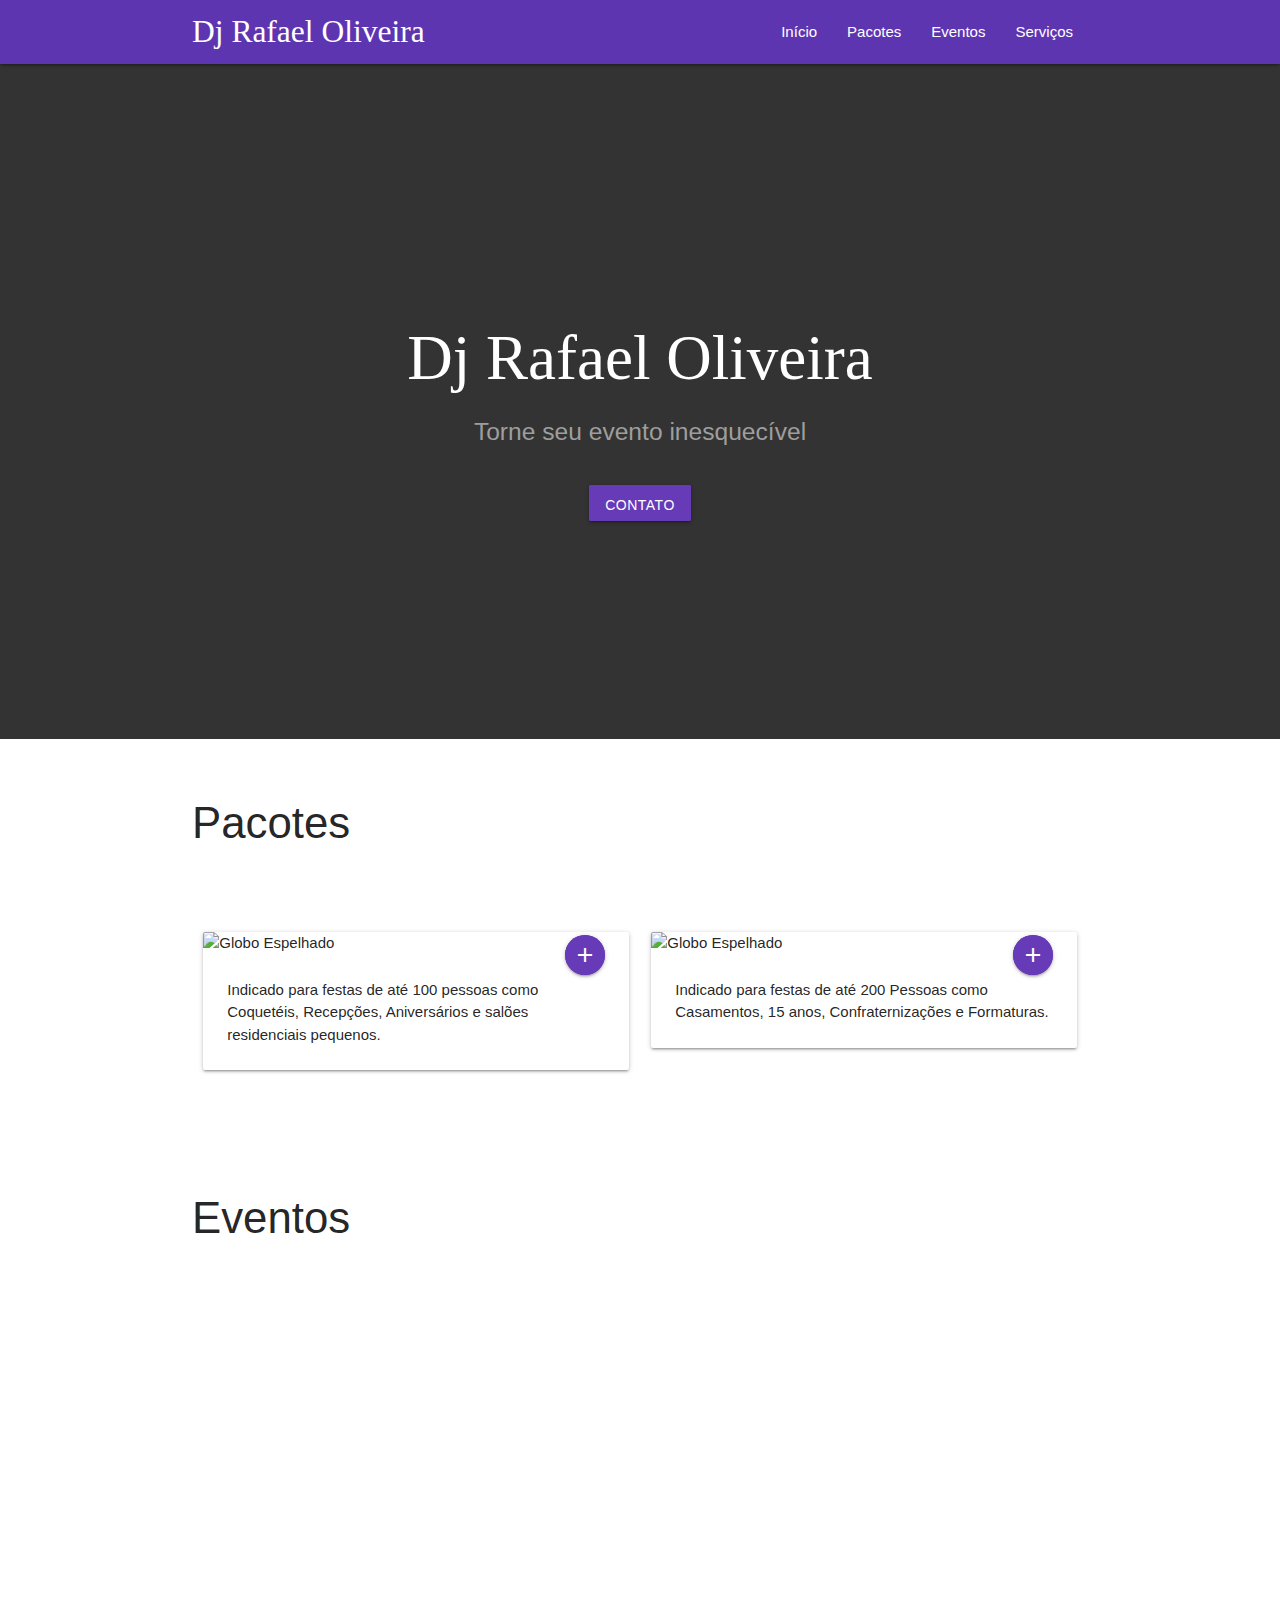
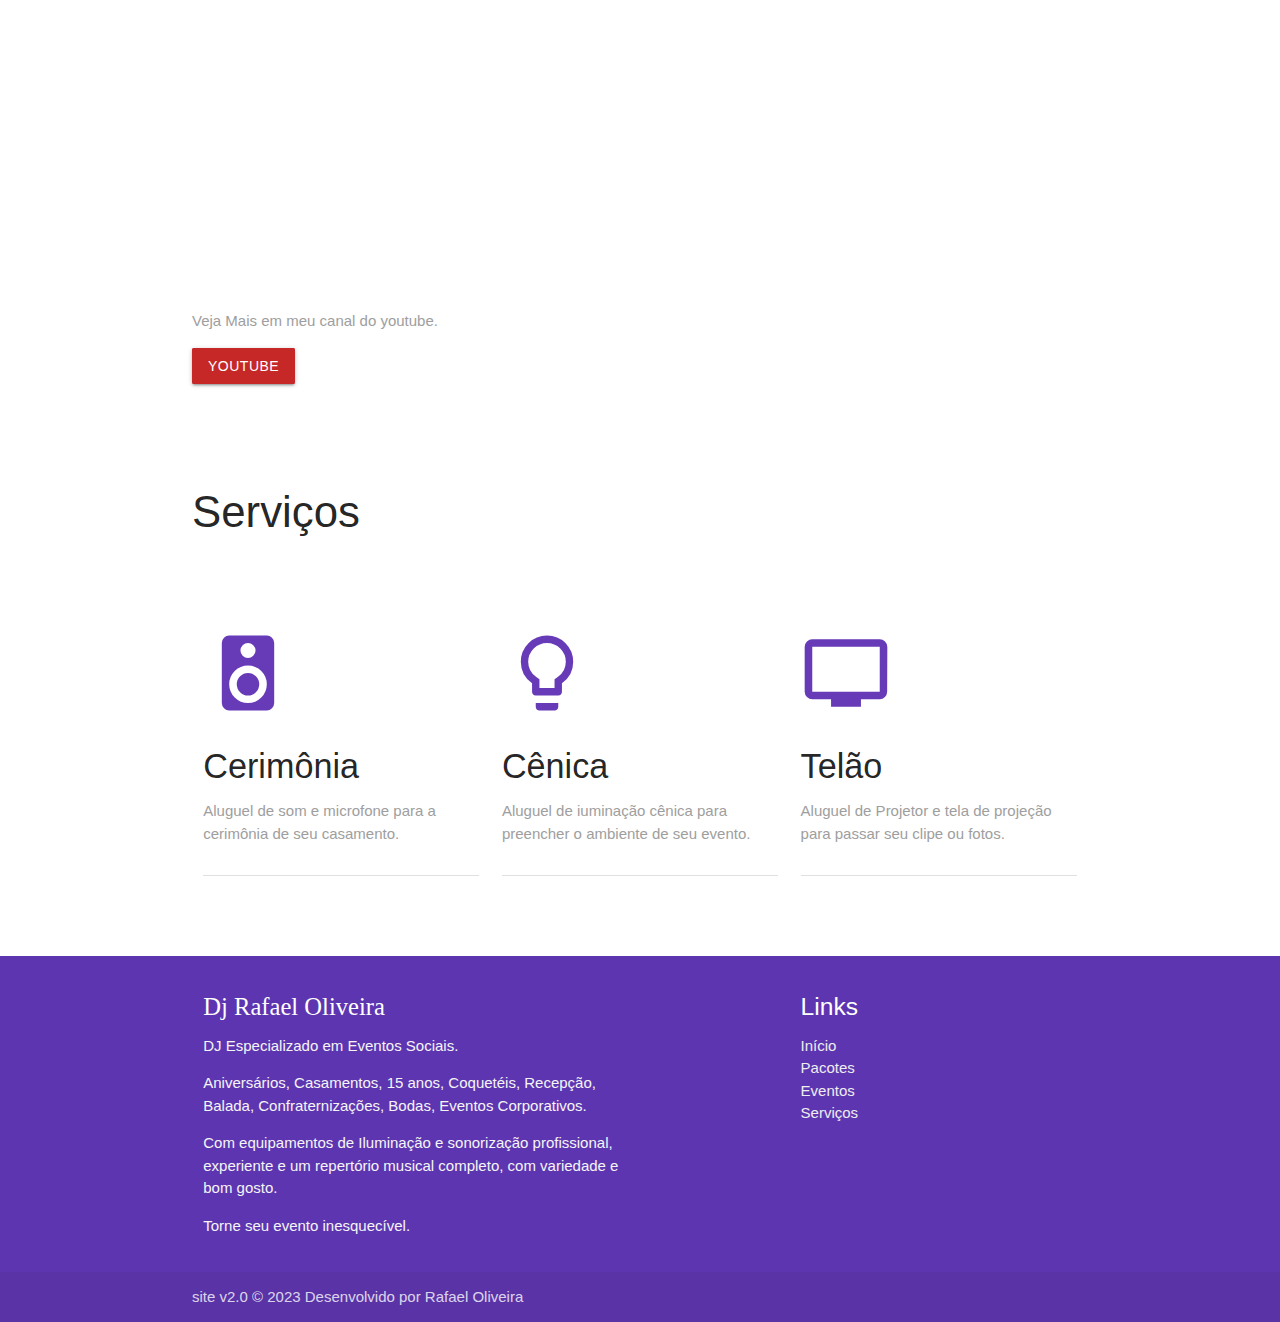
==== djrafaeloliveira.com.br/index.html @ 16b3094f "Site Feito em Materialize Css" ====
<!DOCTYPE html>
<html lang="pt-BR">
<head>
    
    <meta charset="UTF-8">
    <meta http-equiv="X-UA-Compatible" content="IE=edge">
    <meta name="viewport" content="width=device-width, initial-scale=1.0">

    <title>Dj Rafael Oliveira</title>

    <!-- CSS  -->
    <!--Material  Icons-->
    <link href="https://fonts.googleapis.com/icon?family=Material+Icons" rel="stylesheet">
    <!--Materialize CSS-->
    <link href="css/materialize.css" type="text/css" rel="stylesheet"/>
    <!--CSS Complementar-->
    <link href="css/style.css" type="text/css" rel="stylesheet"/>
   

</head>

<body>
    <!--Início - Barra de Navegação-->
    <nav class="deep-purple darken-1">
        <div class="container">
            <a href="index.html" class="brand-logo font-dj">Dj Rafael Oliveira</a>
          <!--Inicio - Icone Menu Mobile-->
            <a href="#" data-target="mobile-demo" class="sidenav-trigger">
                <i class="fas fa-bars"></i>
            </a>
          <!--Fim - Icone Menu Mobile-->
            <ul class="right hide-on-med-and-down">
                <li><a href="#inicio">Início</a></li>
                <li><a href="#pacotes">Pacotes</a></li>
                <li><a href="#eventos">Eventos</a></li>
                <li><a href="#servicos">Serviços</a></li>
            </ul>
          <!--Inicio - Menu Lateral Mobile-->
            <ul id="mobile-demo" class="sidenav">
              <!--foto, nome, e-mail-->
                <li>
                    <div class="user-view">
                        <a href="#"><img class="circle" src="/img/foto/fotodj.jpg" alt=""></a>
                        <span class="black-text name">Dj Rafael Oliveira</span>
                        <span class="grey-text darken-3 email">contato@djrafaeloliveira.com.br</span>
                    </div>
                </li>
                <!--Icones Redes Sociais-->
                <li>
                    <a href="https://www.facebook.com/DJRafaelOliveira.Festas.Eventos">
                        <i class="fab fab fa-facebook-square fa-2x deep-purple-text"></i>
                        Facebook
                    </a>
                </li>
                <li>
                    <a href="https://www.instagram.com/rafaeloliveira.dj">
                        <i class="fab fab fa-instagram fa-2x deep-purple-text"></i>
                        Instagram
                    </a>
                </li>
                <li>
                    <a href="https://api.whatsapp.com/send?phone=5548991183588&text=Ol%C3%A1,%20visitei%20o%20seu%20site%20e%20gostaria%20de%20solicitar%20um%20or%C3%A7amento.">
                        <i class="fab fab fa-whatsapp fa-2x deep-purple-text"></i>
                        Whatsapp
                    </a>
                </li>
                <!--Links Menu Lateral-->
                <li><div class="divider"></div></li>
                <li><a href="#inicio">Início</a></li>
                <li><a href="#pacotes">Pacotes</a></li>
                <li><a href="#eventos">Eventos</a></li>
                <li><a href="#servicos">Serviços</a></li>

            </ul>
          <!--Fim - Menu Lateral Mobile-->
        </div>
    </nav>
    <!--Fim - Barra de Navegação-->

    <!--Início - Header-->
    <header class="white-text valign-wrapper center" id="inicio">
        <div style="position: relative;" class="container">
            <h1 class=" font-dj">Dj Rafael Oliveira</h1>
            <h5 class=" grey-text">Torne seu evento inesquecível</h5>
            <a href="https://api.whatsapp.com/send?phone=5548991183588&text=Ol%C3%A1,%20visitei%20o%20seu%20site%20e%20gostaria%20de%20solicitar%20um%20or%C3%A7amento." class="deep-purple waves-effect waves-light btn mart pulse">
                <i class="fa fa-whatsapp "></i>
                Contato
            </a>
         <!--   <a href="#" class="deep-purple waves-effect waves-light btn mart">
                <i class="fa fa-usd" aria-hidden="true"></i>
                Orçamento
            </a> -->
        </div>
    </header>
    <!--Fim - Header-->

    <div class="container">

    <!--Início - Pacotes-->
        <h3 id="pacotes">Pacotes</h3>
        <section>
            <div class="row">
                <div class="col s12 m6">
                    <div class="card hoverable">
                        <div class="card-image">
                            <img src="/img/Card/discoballpurple.jpg" alt="Globo Espelhado">
                            <span class="card-title">Pacote 01</span>
                            <a href="/pacote01.html" class="btn-floating halfway-fab waves-effect waves-light deep-purple pulse">
                                <i class="material-icons">add</i>
                            </a>
                        </div>
                        <div class="card-content">
                            <p>Indicado para festas de até 100 pessoas como Coquetéis, Recepções, Aniversários e salões residenciais pequenos.</p>
                        </div>
                    </div>
                </div>
                <div class="col s12 m6">
                    <div class="card hoverable">
                        <div class="card-image">
                            <img src="/img/Card/djcontrollerpurple.jpg" alt="Globo Espelhado">
                            <span class="card-title">Pacote 02</span>
                            <a href="/pacote02.html" class="btn-floating halfway-fab waves-effect waves-light deep-purple pulse">
                                <i class="material-icons">add</i>
                            </a>
                        </div>
                        <div class="card-content">
                            <p>Indicado para festas de até 200 Pessoas como Casamentos, 15 anos, Confraternizações e Formaturas.</p>
                        </div>
                    </div>
                </div>
            </div>
        </section>
    <!--Fim - Pacotes-->

    <!--Início - Eventos-->
        <h3 id="eventos">Eventos</h3>
        <section>
            <div class="row">

                <div class="col s12 m6 align-right valign-wrapper marb">
                    <iframe width="600" height="250" src="https://www.youtube.com/embed/HOyh-w7iS2Y" frameborder="0" allowfullscreen></iframe>
                </div>

                <div class="col s12 m6 align-right valign-wrapper marb">
                    <iframe width="600" height="250" src="https://www.youtube.com/embed/K7wJRpsa6n8" frameborder="0" allowfullscreen></iframe>
                </div>

            </div>
            <div class="row">

                <div class="col s12 m6 align-right valign-wrapper marb">
                    <iframe width="600" height="250" src="https://www.youtube.com/embed/9D2nxmMB4SA" frameborder="0" allowfullscreen></iframe>
                </div>

                <div class="col s12 m6 align-right valign-wrapper marb">
                    <iframe width="600" height="250" src="https://www.youtube.com/embed/vJ8BMW_g4zc" frameborder="0" allowfullscreen></iframe>
                </div>
        
            </div>
            
            <!--Botão-->
            <div class="section">
                <p class="grey-text">Veja Mais em meu canal do youtube.</p>
                <a href="https://www.youtube.com/@DjRafaelOliveira" class="red darken-3 waves-effect waves-light btn pulse">Youtube</a>
            </div>
        </section>
    <!--Fim - Eventos-->

    <!--Início - Serviços-->
        <h3 id="servicos">Serviços</h3>
        <section>
            <div class="row">
                <div class="col s12 m4">
                    <div class="section">
                        <i class="large material-icons deep-purple-text">speaker</i>
                        <h4>Cerimônia</h4>
                        <p class="grey-text">Aluguel de som e microfone para a cerimônia de seu casamento.</p>
                    </div>
                    <div class="divider"></div>
                </div>

                <div class="col s12 m4">
                    <div class="section">
                        <i class="large material-icons deep-purple-text">lightbulb_outline</i>
                        <h4>Cênica</h4>
                        <p class="grey-text">Aluguel de iuminação cênica para preencher o ambiente de seu evento.</p>
                    </div>
                    <div class="divider"></div>
                </div>

                <div class="col s12 m4">
                    <div class="section">
                        <i class="large material-icons deep-purple-text">tv</i>
                        <h4>Telão</h4>
                        <p class="grey-text">Aluguel de Projetor e tela de projeção para passar seu clipe ou fotos.</p>
                    </div>
                    <div class="divider"></div>
                </div>
            </div>
        </section>
    <!--Fim - Serviços-->
    </div>

    <!--Início - Rodapé-->
    <footer class="page-footer deep-purple darken-1">
        <div class="container">
          <div class="row">
            <div class="col l6 s12">
              <h5 class="white-text font-dj">Dj Rafael Oliveira</h5>
              <p class="grey-text text-lighten-4">DJ Especializado em Eventos Sociais.</p>

              <p class="grey-text text-lighten-4"> Aniversários, Casamentos, 15 anos, Coquetéis, Recepção, Balada, Confraternizações, Bodas, Eventos Corporativos.</p>
                
              <p class="grey-text text-lighten-4">Com equipamentos de Iluminação e sonorização  profissional, experiente e um repertório musical completo, com variedade e bom gosto.</p>
                
              <p class="grey-text text-lighten-4">Torne seu evento inesquecível.</p>
            </div>
            <div class="col l4 offset-l2 s12">
              <h5 class="white-text">Links</h5>
              <ul>
                <li><a class="grey-text text-lighten-3 " href="index.html#inicio">Início</a></li>
                <li><a class="grey-text text-lighten-3 " href="index.html#pacotes">Pacotes</a></li>
                <li><a class="grey-text text-lighten-3 " href="index.html#eventos">Eventos</a></li>
                <li><a class="grey-text text-lighten-3 " href="index.html#servicos">Serviços</a></li>
              </ul>
            </div>
          </div>
        </div>
        <div class="footer-copyright">
          <div class="container">
        site v2.0 © 2023 Desenvolvido por Rafael Oliveira


         <!-- <a class="grey-text text-lighten-4 right" href="#!">More links</i></a> -->

          </div>
        </div>
      </footer>
    <!--Fim - Rodpé-->

  
    <!--###################################################################################################-->
        <!--  Scripts -->
        <!--Font Awesome Icon-->
        <script src="https://kit.fontawesome.com/ae14a34c20.js" crossorigin="anonymous"></script>
        <!--Jquery-->
        <script src="js/jquery-3.6.3.js"></script>
        <!--Materialize JS-->
        <script src="js/materialize.js"></script>
        <!--Menu Mobile Ativação-->
        <script src="js/init.js"></script>
    <!--###################################################################################################-->

</body>

</html>
---- djrafaeloliveira.com.br/css/style.css ----
/*Algumas configurações basicas*/
header {
    height: 45em;
    background: url(/img/Background/Dance.jpg) no-repeat center;
    background-size: cover;
    position: relative;
    margin-bottom: 4em;
}

header::before {
    content: '';
    position: absolute;
    top: 0;
    left: 0;
    background: rgba(0, 0, 0, 0.8);
    width: 100%;
    height: 100%;
    z-index: 0;
}

p { max-width: 35em; }

section { padding: 4em 0; }

h2 { margin-bottom: 1.5em; }

@media screen and (max-width: 600px) {
    header {
        height: 30em;
    }
}

@font-face {
    font-family: "MarkMyWords";
    src: url(/font/mark_my_words.ttf) format(truetype);
}

.font-dj {
    font-family: "MarkMyWords";
}

.mart {
    margin-top: 30px;
    margin-inline: 5px;
}

.marb {
    margin-block: 5px;
}
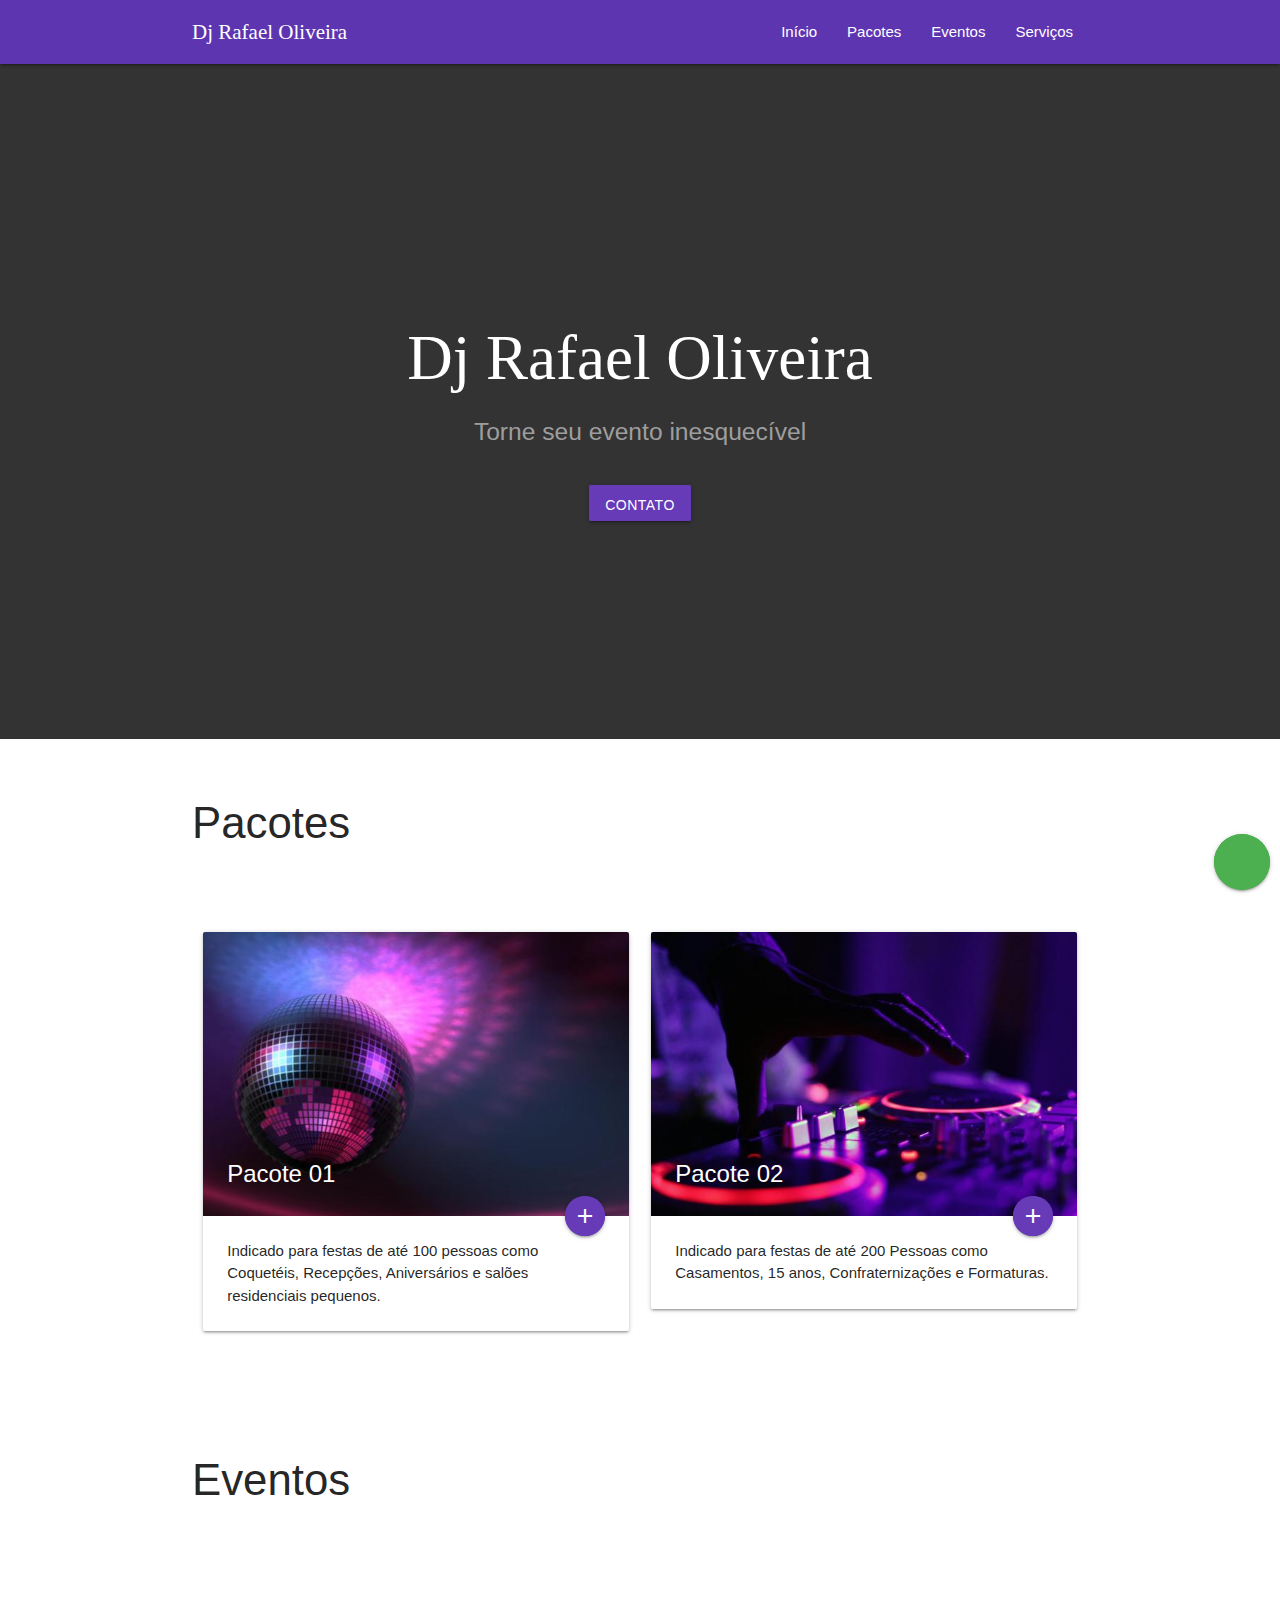
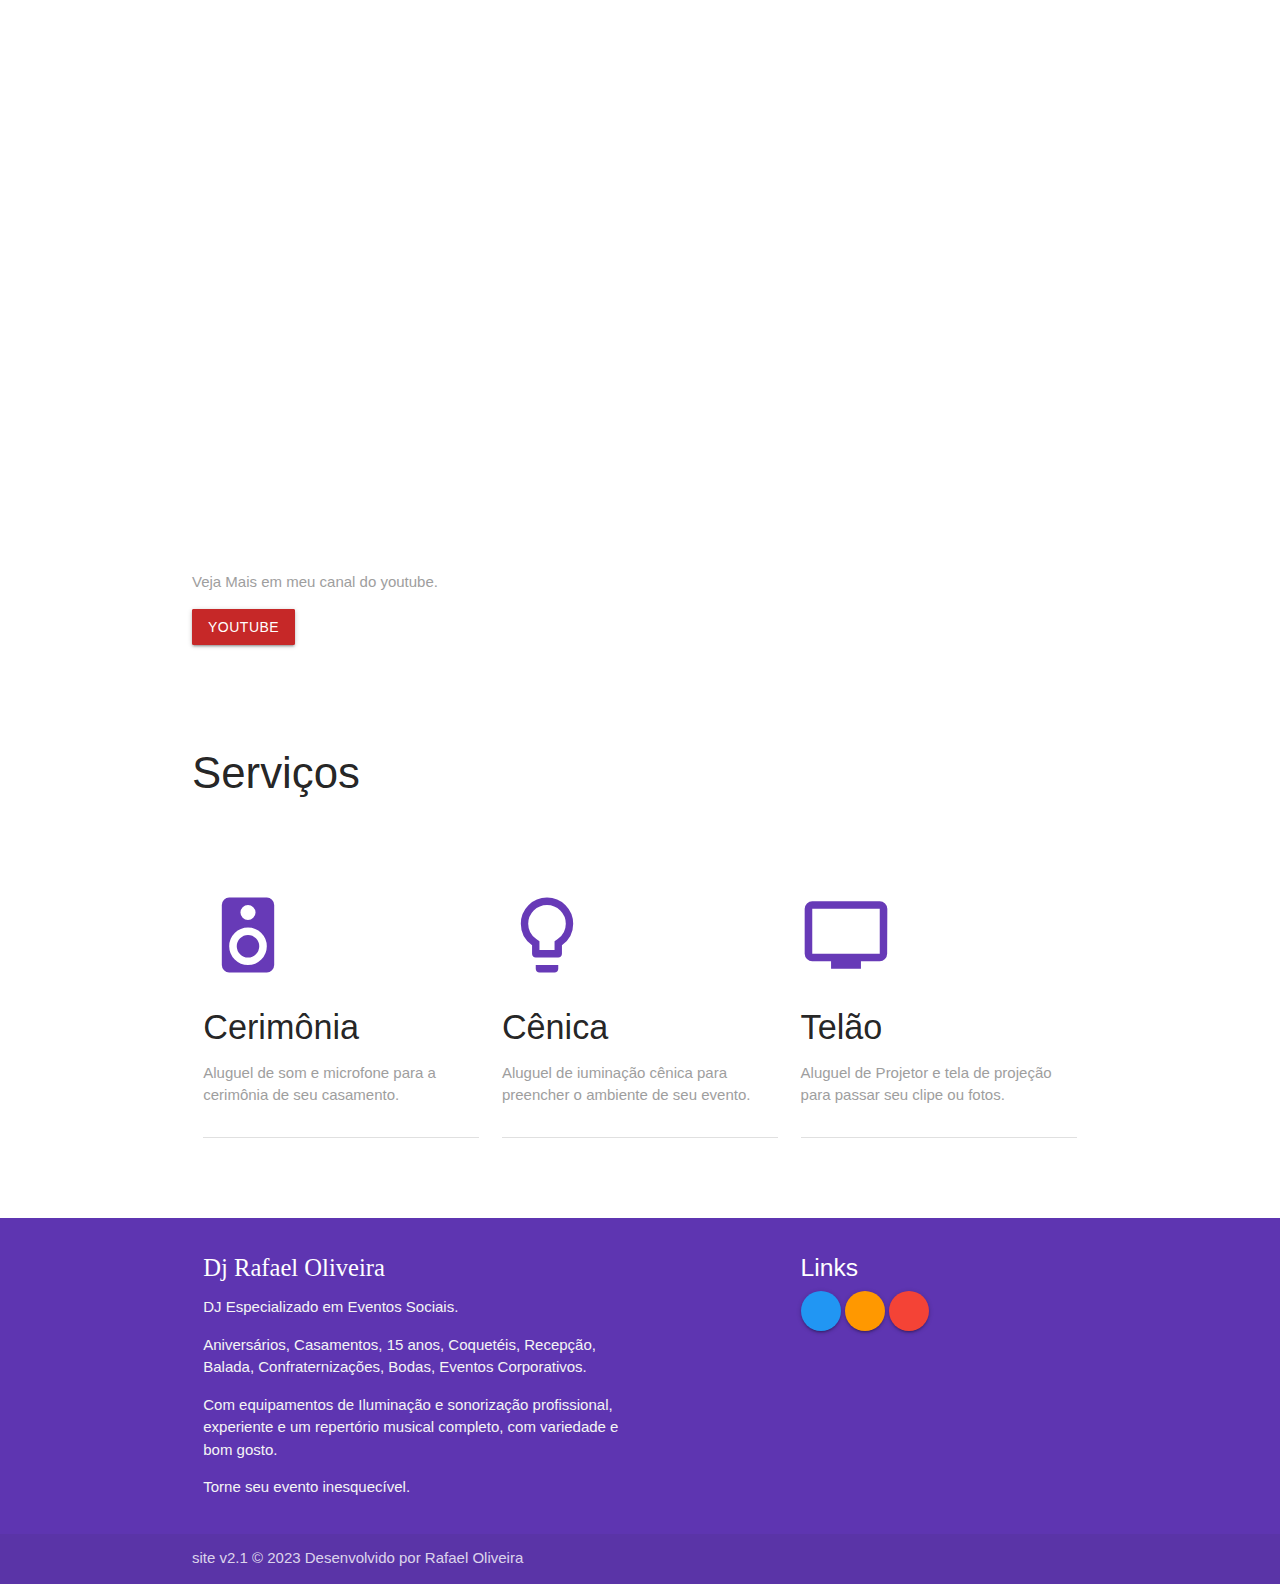
==== commit 739fa0f6: "Site v2.1" ====
--- a/djrafaeloliveira.com.br/index.html
+++ b/djrafaeloliveira.com.br/index.html
@@ -20,6 +20,12 @@
 </head>
 
 <body>
+
+    <!-- Botão Whatsapp canto inferior direito-->
+    <div class="fixed-action-btn center" style="bottom: 10px; right: 10px;">
+        <a target="_black" href="https://api.whatsapp.com/send?phone=5548991183588&text=Ol%C3%A1,%20visitei%20o%20seu%20site%20e%20gostaria%20de%20solicitar%20um%20or%C3%A7amento." class="btn-floating btn-large green pulse"><i class="fa fa-whatsapp"></i></a>
+    </div>
+
     <!--Início - Barra de Navegação-->
     <nav class="deep-purple darken-1">
         <div class="container">
@@ -40,7 +46,7 @@
               <!--foto, nome, e-mail-->
                 <li>
                     <div class="user-view">
-                        <a href="#"><img class="circle" src="/img/foto/fotodj.jpg" alt=""></a>
+                        <a href="#"><img class="circle" src="/img/Foto/fotodj.jpg"></a>
                         <span class="black-text name">Dj Rafael Oliveira</span>
                         <span class="grey-text darken-3 email">contato@djrafaeloliveira.com.br</span>
                     </div>
@@ -103,9 +109,9 @@
                 <div class="col s12 m6">
                     <div class="card hoverable">
                         <div class="card-image">
-                            <img src="/img/Card/discoballpurple.jpg" alt="Globo Espelhado">
+                            <img src="img/Card/discoballpurple.jpg" alt="Globo Espelhado">
                             <span class="card-title">Pacote 01</span>
-                            <a href="/pacote01.html" class="btn-floating halfway-fab waves-effect waves-light deep-purple pulse">
+                            <a href="/Pacote-01.html" class="btn-floating halfway-fab waves-effect waves-light deep-purple pulse">
                                 <i class="material-icons">add</i>
                             </a>
                         </div>
@@ -117,9 +123,9 @@
                 <div class="col s12 m6">
                     <div class="card hoverable">
                         <div class="card-image">
-                            <img src="/img/Card/djcontrollerpurple.jpg" alt="Globo Espelhado">
+                            <img src="img/Card/djcontrollerpurple.jpg" alt="Globo Espelhado">
                             <span class="card-title">Pacote 02</span>
-                            <a href="/pacote02.html" class="btn-floating halfway-fab waves-effect waves-light deep-purple pulse">
+                            <a href="/Pacote-02.html" class="btn-floating halfway-fab waves-effect waves-light deep-purple pulse">
                                 <i class="material-icons">add</i>
                             </a>
                         </div>
@@ -217,18 +223,17 @@
             </div>
             <div class="col l4 offset-l2 s12">
               <h5 class="white-text">Links</h5>
-              <ul>
-                <li><a class="grey-text text-lighten-3 " href="index.html#inicio">Início</a></li>
-                <li><a class="grey-text text-lighten-3 " href="index.html#pacotes">Pacotes</a></li>
-                <li><a class="grey-text text-lighten-3 " href="index.html#eventos">Eventos</a></li>
-                <li><a class="grey-text text-lighten-3 " href="index.html#servicos">Serviços</a></li>
-              </ul>
+              <a href="https://www.facebook.com/DJRafaelOliveira.Festas.Eventos/" target="_blank" class="btn-floating waves-effect waves-light blue"><i class="fa fa-facebook"></i></a>
+            
+              <a href="https://www.instagram.com/rafaeloliveira.dj/" target="_blank" class="btn-floating waves-effect waves-light orange"><i class="fa fa-instagram"></i></a>
+              
+              <a href="https://www.youtube.com/@DjRafaelOliveira" target="_blank" class="btn-floating waves-effect waves-light red"><i class="fa fa-youtube"></i></a>
             </div>
           </div>
         </div>
         <div class="footer-copyright">
           <div class="container">
-        site v2.0 © 2023 Desenvolvido por Rafael Oliveira
+        site v2.1 © 2023 Desenvolvido por Rafael Oliveira
 
 
          <!-- <a class="grey-text text-lighten-4 right" href="#!">More links</i></a> -->
